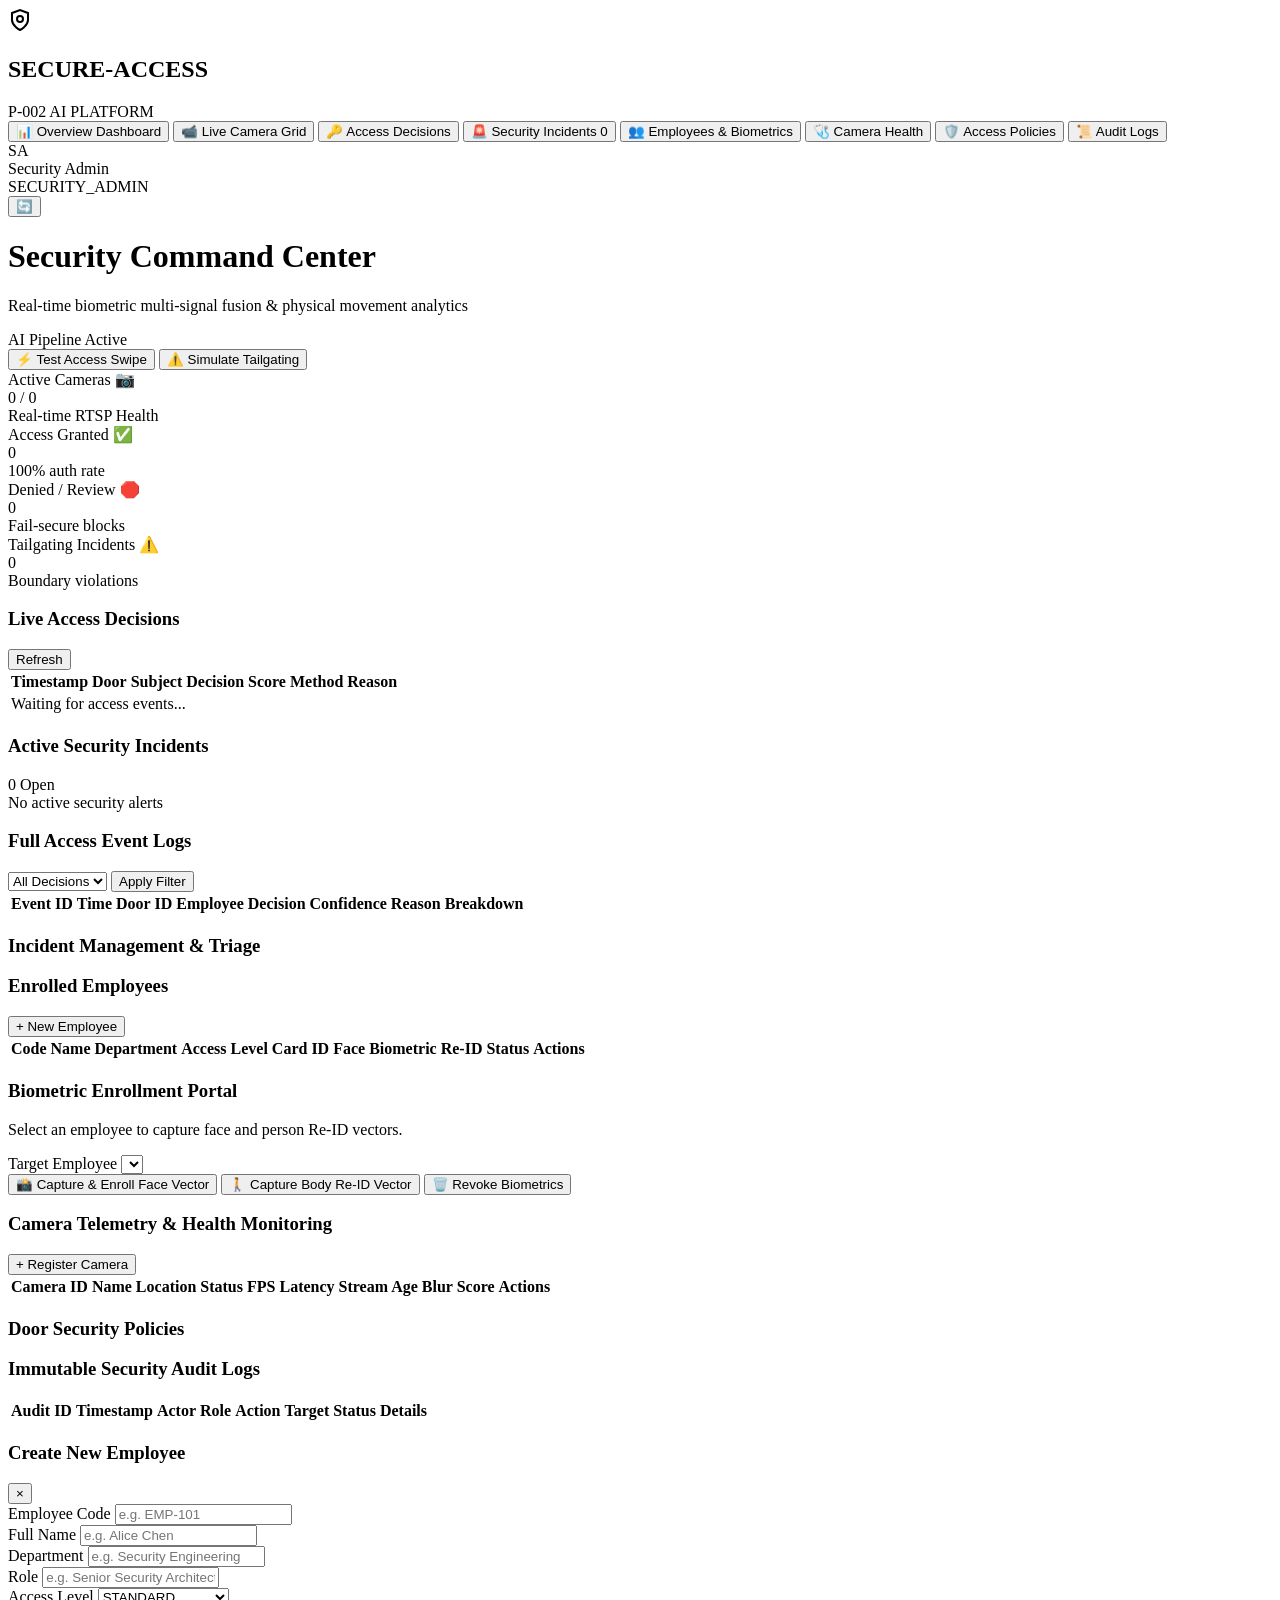
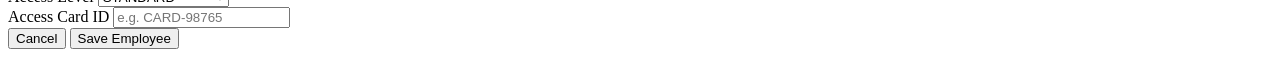
==== app/static/index.html @ 1e275439 "feat(system): complete P-002 Intelligent Office Access Management System with AI fusion and tailgati" ====
<!DOCTYPE html>
<html lang="en">
<head>
    <meta charset="UTF-8">
    <meta name="viewport" content="width=device-width, initial-scale=1.0">
    <title>P-002: Intelligent Office Access Management</title>
    <!-- Google Fonts -->
    <link rel="preconnect" href="https://fonts.googleapis.com">
    <link rel="preconnect" href="https://fonts.gstatic.com" crossorigin>
    <link href="https://fonts.googleapis.com/css2?family=Outfit:wght@300;400;500;600;700&family=JetBrains+Mono:wght@400;500&display=swap" rel="stylesheet">
    <link rel="stylesheet" href="/static/style.css">
</head>
<body class="dark-theme">
    <div id="app" class="app-container">
        <!-- Sidebar Navigation -->
        <aside class="sidebar">
            <div class="brand">
                <div class="brand-icon">
                    <svg width="24" height="24" viewBox="0 0 24 24" fill="none" stroke="currentColor" stroke-width="2">
                        <path d="M12 22s8-4 8-10V5l-8-3-8 3v7c0 6 8 10 8 10z"/>
                        <circle cx="12" cy="11" r="3"/>
                    </svg>
                </div>
                <div class="brand-text">
                    <h2>SECURE-ACCESS</h2>
                    <span class="badge">P-002 AI PLATFORM</span>
                </div>
            </div>

            <nav class="nav-menu">
                <button class="nav-btn active" data-tab="dashboard">
                    <span class="nav-icon">📊</span> Overview Dashboard
                </button>
                <button class="nav-btn" data-tab="live-monitoring">
                    <span class="nav-icon">📹</span> Live Camera Grid
                </button>
                <button class="nav-btn" data-tab="access-events">
                    <span class="nav-icon">🔑</span> Access Decisions
                </button>
                <button class="nav-btn" data-tab="incidents">
                    <span class="nav-icon">🚨</span> Security Incidents
                    <span id="incident-counter" class="pill-badge">0</span>
                </button>
                <button class="nav-btn" data-tab="employees">
                    <span class="nav-icon">👥</span> Employees & Biometrics
                </button>
                <button class="nav-btn" data-tab="cameras">
                    <span class="nav-icon">🩺</span> Camera Health
                </button>
                <button class="nav-btn" data-tab="policies">
                    <span class="nav-icon">🛡️</span> Access Policies
                </button>
                <button class="nav-btn" data-tab="audit">
                    <span class="nav-icon">📜</span> Audit Logs
                </button>
            </nav>

            <div class="user-profile-widget">
                <div class="avatar" id="current-user-avatar">SA</div>
                <div class="user-info">
                    <div class="user-name" id="current-user-name">Security Admin</div>
                    <div class="user-role" id="current-user-role">SECURITY_ADMIN</div>
                </div>
                <button id="switch-role-btn" class="icon-btn" title="Switch Role">🔄</button>
            </div>
        </aside>

        <!-- Main Workspace Area -->
        <main class="main-content">
            <!-- Header bar -->
            <header class="topbar">
                <div class="topbar-title">
                    <h1 id="page-title">Security Command Center</h1>
                    <p class="subtitle" id="page-subtitle">Real-time biometric multi-signal fusion & physical movement analytics</p>
                </div>
                <div class="topbar-actions">
                    <div class="system-status-indicator">
                        <span class="pulse-dot"></span>
                        <span id="system-status-text">AI Pipeline Active</span>
                    </div>
                    <button class="btn btn-secondary" id="sim-access-btn">⚡ Test Access Swipe</button>
                    <button class="btn btn-primary" id="sim-tailgate-btn">⚠️ Simulate Tailgating</button>
                </div>
            </header>

            <!-- TAB 1: OVERVIEW DASHBOARD -->
            <section id="tab-dashboard" class="tab-pane active">
                <!-- KPI Cards -->
                <div class="kpi-grid">
                    <div class="kpi-card glass">
                        <div class="kpi-header">
                            <span class="kpi-title">Active Cameras</span>
                            <span class="kpi-icon">📷</span>
                        </div>
                        <div class="kpi-value" id="kpi-cameras">0 / 0</div>
                        <div class="kpi-sub">Real-time RTSP Health</div>
                    </div>

                    <div class="kpi-card glass">
                        <div class="kpi-header">
                            <span class="kpi-title">Access Granted</span>
                            <span class="kpi-icon success-color">✅</span>
                        </div>
                        <div class="kpi-value success-color" id="kpi-granted">0</div>
                        <div class="kpi-sub" id="kpi-success-rate">100% auth rate</div>
                    </div>

                    <div class="kpi-card glass">
                        <div class="kpi-header">
                            <span class="kpi-title">Denied / Review</span>
                            <span class="kpi-icon danger-color">🛑</span>
                        </div>
                        <div class="kpi-value danger-color" id="kpi-denied">0</div>
                        <div class="kpi-sub">Fail-secure blocks</div>
                    </div>

                    <div class="kpi-card glass highlight-alert">
                        <div class="kpi-header">
                            <span class="kpi-title">Tailgating Incidents</span>
                            <span class="kpi-icon warning-color">⚠️</span>
                        </div>
                        <div class="kpi-value warning-color" id="kpi-tailgating">0</div>
                        <div class="kpi-sub">Boundary violations</div>
                    </div>
                </div>

                <!-- Dashboard Content Split -->
                <div class="dashboard-split-grid">
                    <!-- Live Event Feed -->
                    <div class="card glass">
                        <div class="card-header">
                            <h3>Live Access Decisions</h3>
                            <button class="btn-xs" onclick="loadDashboard()">Refresh</button>
                        </div>
                        <div class="table-container">
                            <table class="data-table">
                                <thead>
                                    <tr>
                                        <th>Timestamp</th>
                                        <th>Door</th>
                                        <th>Subject</th>
                                        <th>Decision</th>
                                        <th>Score</th>
                                        <th>Method</th>
                                        <th>Reason</th>
                                    </tr>
                                </thead>
                                <tbody id="dashboard-events-tbody">
                                    <tr><td colspan="7" class="empty-state">Waiting for access events...</td></tr>
                                </tbody>
                            </table>
                        </div>
                    </div>

                    <!-- Active Incidents -->
                    <div class="card glass">
                        <div class="card-header">
                            <h3>Active Security Incidents</h3>
                            <span class="badge badge-warning" id="active-inc-badge">0 Open</span>
                        </div>
                        <div class="incident-list" id="dashboard-incident-list">
                            <div class="empty-state">No active security alerts</div>
                        </div>
                    </div>
                </div>
            </section>

            <!-- TAB 2: LIVE CAMERA GRID -->
            <section id="tab-live-monitoring" class="tab-pane">
                <div class="camera-grid" id="camera-streams-grid">
                    <!-- Camera cards populated dynamically -->
                </div>
            </section>

            <!-- TAB 3: ACCESS EVENTS -->
            <section id="tab-access-events" class="tab-pane">
                <div class="card glass">
                    <div class="card-header">
                        <h3>Full Access Event Logs</h3>
                        <div class="filter-controls">
                            <select id="event-filter-decision" class="form-select">
                                <option value="">All Decisions</option>
                                <option value="ALLOW">ALLOW</option>
                                <option value="DENY">DENY</option>
                                <option value="REVIEW">REVIEW</option>
                                <option value="ALERT">ALERT</option>
                            </select>
                            <button class="btn btn-secondary" onclick="loadEvents()">Apply Filter</button>
                        </div>
                    </div>
                    <div class="table-container">
                        <table class="data-table">
                            <thead>
                                <tr>
                                    <th>Event ID</th>
                                    <th>Time</th>
                                    <th>Door ID</th>
                                    <th>Employee</th>
                                    <th>Decision</th>
                                    <th>Confidence</th>
                                    <th>Reason</th>
                                    <th>Breakdown</th>
                                </tr>
                            </thead>
                            <tbody id="full-events-tbody"></tbody>
                        </table>
                    </div>
                </div>
            </section>

            <!-- TAB 4: SECURITY INCIDENTS -->
            <section id="tab-incidents" class="tab-pane">
                <div class="card glass">
                    <div class="card-header">
                        <h3>Incident Management & Triage</h3>
                    </div>
                    <div class="incident-grid" id="full-incidents-grid"></div>
                </div>
            </section>

            <!-- TAB 5: EMPLOYEES & BIOMETRICS -->
            <section id="tab-employees" class="tab-pane">
                <div class="employees-layout">
                    <div class="card glass">
                        <div class="card-header">
                            <h3>Enrolled Employees</h3>
                            <button class="btn btn-primary" id="open-create-emp-modal">+ New Employee</button>
                        </div>
                        <div class="table-container">
                            <table class="data-table">
                                <thead>
                                    <tr>
                                        <th>Code</th>
                                        <th>Name</th>
                                        <th>Department</th>
                                        <th>Access Level</th>
                                        <th>Card ID</th>
                                        <th>Face Biometric</th>
                                        <th>Re-ID Status</th>
                                        <th>Actions</th>
                                    </tr>
                                </thead>
                                <tbody id="employees-tbody"></tbody>
                            </table>
                        </div>
                    </div>

                    <!-- Biometric Enrollment Card -->
                    <div class="card glass" id="biometric-enrollment-card">
                        <div class="card-header">
                            <h3>Biometric Enrollment Portal</h3>
                        </div>
                        <div class="enrollment-form">
                            <p class="text-muted">Select an employee to capture face and person Re-ID vectors.</p>
                            <div class="form-group">
                                <label>Target Employee</label>
                                <select id="enroll-employee-select" class="form-select"></select>
                            </div>
                            <div class="biometric-actions">
                                <button class="btn btn-primary" id="sim-enroll-face-btn">📸 Capture & Enroll Face Vector</button>
                                <button class="btn btn-secondary" id="sim-enroll-reid-btn">🚶 Capture Body Re-ID Vector</button>
                                <button class="btn btn-danger" id="revoke-biometrics-btn">🗑️ Revoke Biometrics</button>
                            </div>
                            <div id="enrollment-result" class="enrollment-status-box"></div>
                        </div>
                    </div>
                </div>
            </section>

            <!-- TAB 6: CAMERA HEALTH -->
            <section id="tab-cameras" class="tab-pane">
                <div class="card glass">
                    <div class="card-header">
                        <h3>Camera Telemetry & Health Monitoring</h3>
                        <button class="btn btn-primary" id="register-camera-btn">+ Register Camera</button>
                    </div>
                    <div class="table-container">
                        <table class="data-table">
                            <thead>
                                <tr>
                                    <th>Camera ID</th>
                                    <th>Name</th>
                                    <th>Location</th>
                                    <th>Status</th>
                                    <th>FPS</th>
                                    <th>Latency</th>
                                    <th>Stream Age</th>
                                    <th>Blur Score</th>
                                    <th>Actions</th>
                                </tr>
                            </thead>
                            <tbody id="camera-health-tbody"></tbody>
                        </table>
                    </div>
                </div>
            </section>

            <!-- TAB 7: POLICIES -->
            <section id="tab-policies" class="tab-pane">
                <div class="card glass">
                    <div class="card-header">
                        <h3>Door Security Policies</h3>
                    </div>
                    <div class="policies-grid" id="policies-grid"></div>
                </div>
            </section>

            <!-- TAB 8: AUDIT LOGS -->
            <section id="tab-audit" class="tab-pane">
                <div class="card glass">
                    <div class="card-header">
                        <h3>Immutable Security Audit Logs</h3>
                    </div>
                    <div class="table-container">
                        <table class="data-table">
                            <thead>
                                <tr>
                                    <th>Audit ID</th>
                                    <th>Timestamp</th>
                                    <th>Actor</th>
                                    <th>Role</th>
                                    <th>Action</th>
                                    <th>Target</th>
                                    <th>Status</th>
                                    <th>Details</th>
                                </tr>
                            </thead>
                            <tbody id="audit-logs-tbody"></tbody>
                        </table>
                    </div>
                </div>
            </section>
        </main>
    </div>

    <!-- Modals -->
    <div id="create-emp-modal" class="modal-backdrop">
        <div class="modal glass">
            <div class="modal-header">
                <h3>Create New Employee</h3>
                <button class="close-btn" onclick="closeModal('create-emp-modal')">&times;</button>
            </div>
            <form id="create-emp-form">
                <div class="form-group">
                    <label>Employee Code</label>
                    <input type="text" id="emp-code" required placeholder="e.g. EMP-101">
                </div>
                <div class="form-group">
                    <label>Full Name</label>
                    <input type="text" id="emp-name" required placeholder="e.g. Alice Chen">
                </div>
                <div class="form-group">
                    <label>Department</label>
                    <input type="text" id="emp-dept" required placeholder="e.g. Security Engineering">
                </div>
                <div class="form-group">
                    <label>Role</label>
                    <input type="text" id="emp-role" required placeholder="e.g. Senior Security Architect">
                </div>
                <div class="form-group">
                    <label>Access Level</label>
                    <select id="emp-access-level" class="form-select">
                        <option value="STANDARD">STANDARD</option>
                        <option value="EXECUTIVE">EXECUTIVE</option>
                        <option value="ADMIN_FACILITY">ADMIN_FACILITY</option>
                        <option value="RESTRICTED">RESTRICTED</option>
                        <option value="VISITOR">VISITOR</option>
                    </select>
                </div>
                <div class="form-group">
                    <label>Access Card ID</label>
                    <input type="text" id="emp-card-id" placeholder="e.g. CARD-98765">
                </div>
                <div class="modal-actions">
                    <button type="button" class="btn btn-secondary" onclick="closeModal('create-emp-modal')">Cancel</button>
                    <button type="submit" class="btn btn-primary">Save Employee</button>
                </div>
            </form>
        </div>
    </div>

    <script src="/static/app.js"></script>
</body>
</html>
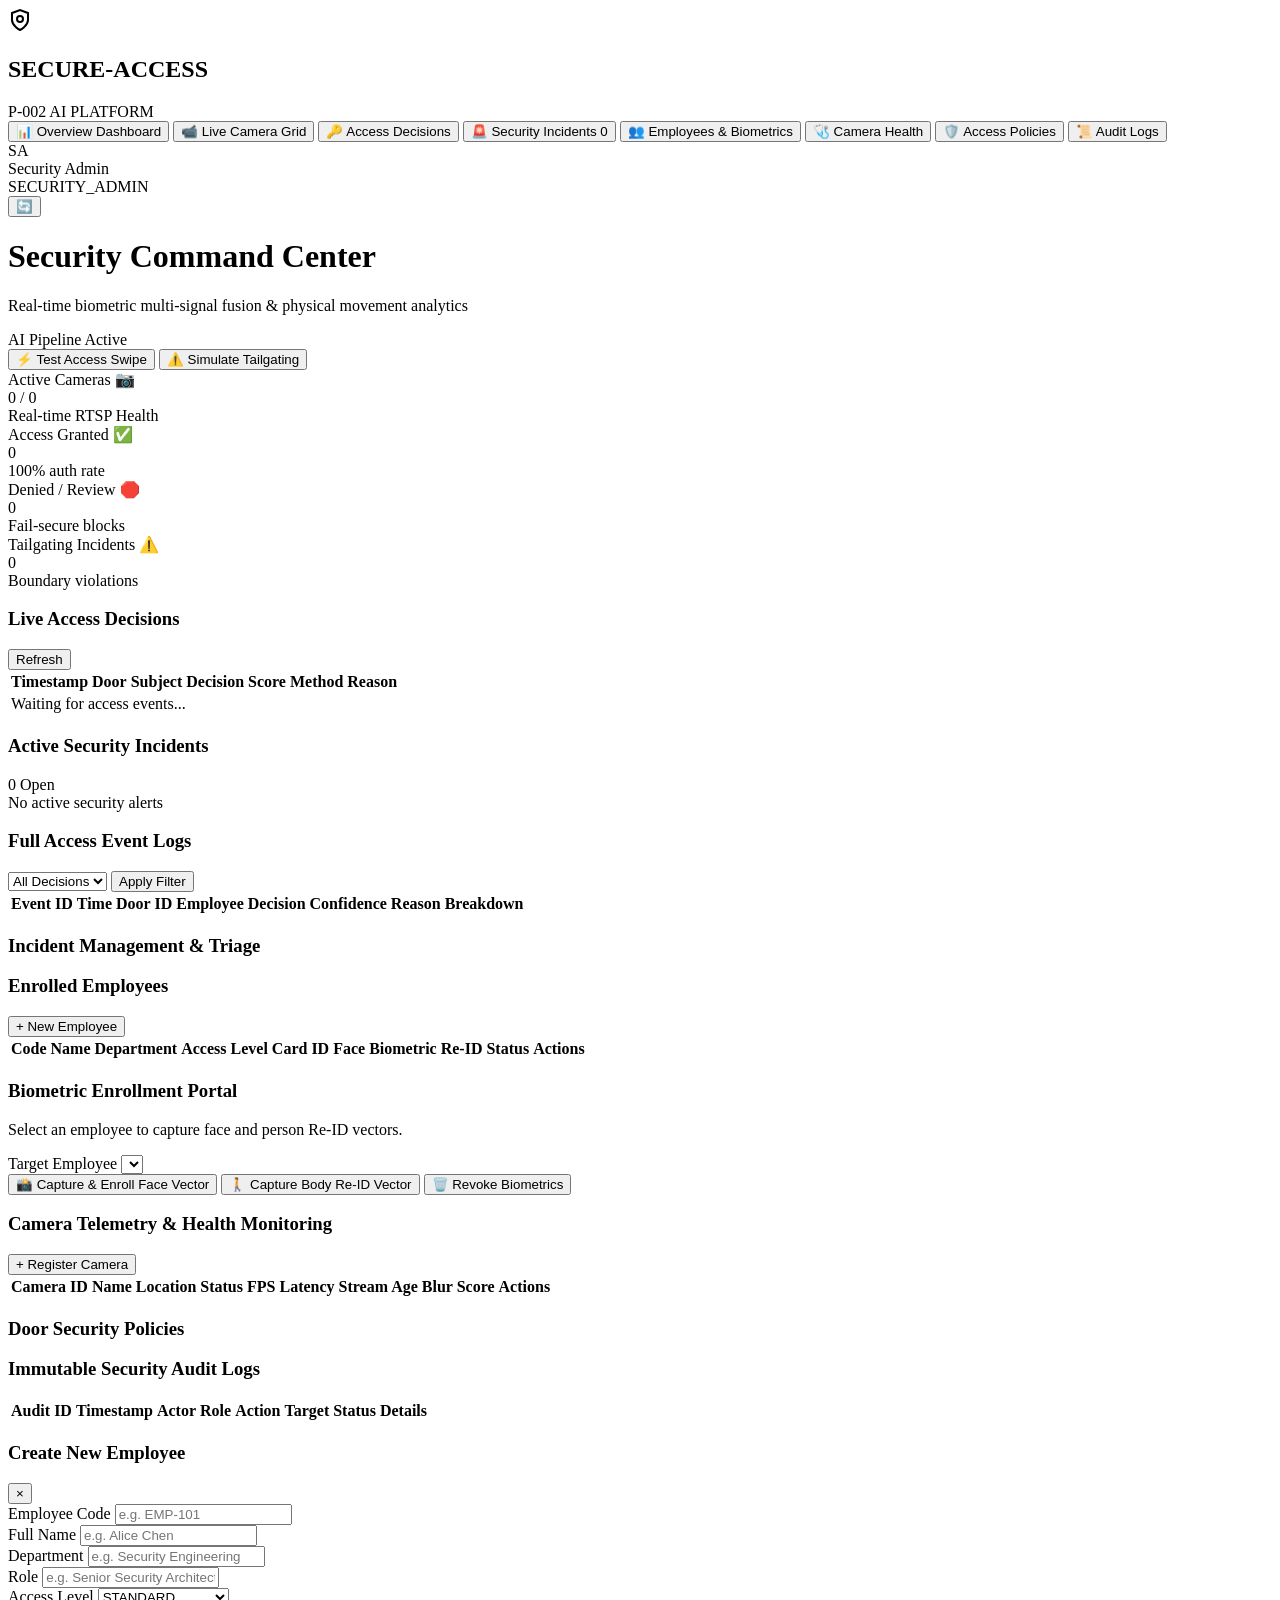
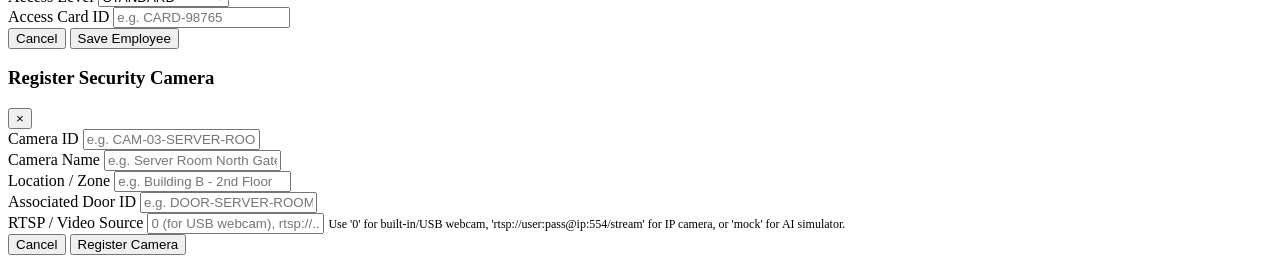
==== commit 08907d2f: "feat(camera): add live MJPEG streaming, camera registration modal, and complete UI tabs" ====
--- a/app/static/index.html
+++ b/app/static/index.html
@@ -379,6 +379,43 @@
         </div>
     </div>
 
+    <!-- Register Camera Modal -->
+    <div id="register-camera-modal" class="modal-backdrop">
+        <div class="modal glass">
+            <div class="modal-header">
+                <h3>Register Security Camera</h3>
+                <button class="close-btn" onclick="closeModal('register-camera-modal')">&times;</button>
+            </div>
+            <form id="register-camera-form">
+                <div class="form-group">
+                    <label>Camera ID</label>
+                    <input type="text" id="cam-id" required placeholder="e.g. CAM-03-SERVER-ROOM">
+                </div>
+                <div class="form-group">
+                    <label>Camera Name</label>
+                    <input type="text" id="cam-name" required placeholder="e.g. Server Room North Gate">
+                </div>
+                <div class="form-group">
+                    <label>Location / Zone</label>
+                    <input type="text" id="cam-loc" required placeholder="e.g. Building B - 2nd Floor">
+                </div>
+                <div class="form-group">
+                    <label>Associated Door ID</label>
+                    <input type="text" id="cam-door-id" placeholder="e.g. DOOR-SERVER-ROOM">
+                </div>
+                <div class="form-group">
+                    <label>RTSP / Video Source</label>
+                    <input type="text" id="cam-rtsp-url" required placeholder="0 (for USB webcam), rtsp://..., or mock">
+                    <small style="color:var(--text-muted); font-size:0.75rem;">Use '0' for built-in/USB webcam, 'rtsp://user:pass@ip:554/stream' for IP camera, or 'mock' for AI simulator.</small>
+                </div>
+                <div class="modal-actions">
+                    <button type="button" class="btn btn-secondary" onclick="closeModal('register-camera-modal')">Cancel</button>
+                    <button type="submit" class="btn btn-primary">Register Camera</button>
+                </div>
+            </form>
+        </div>
+    </div>
+
     <script src="/static/app.js"></script>
 </body>
 </html>
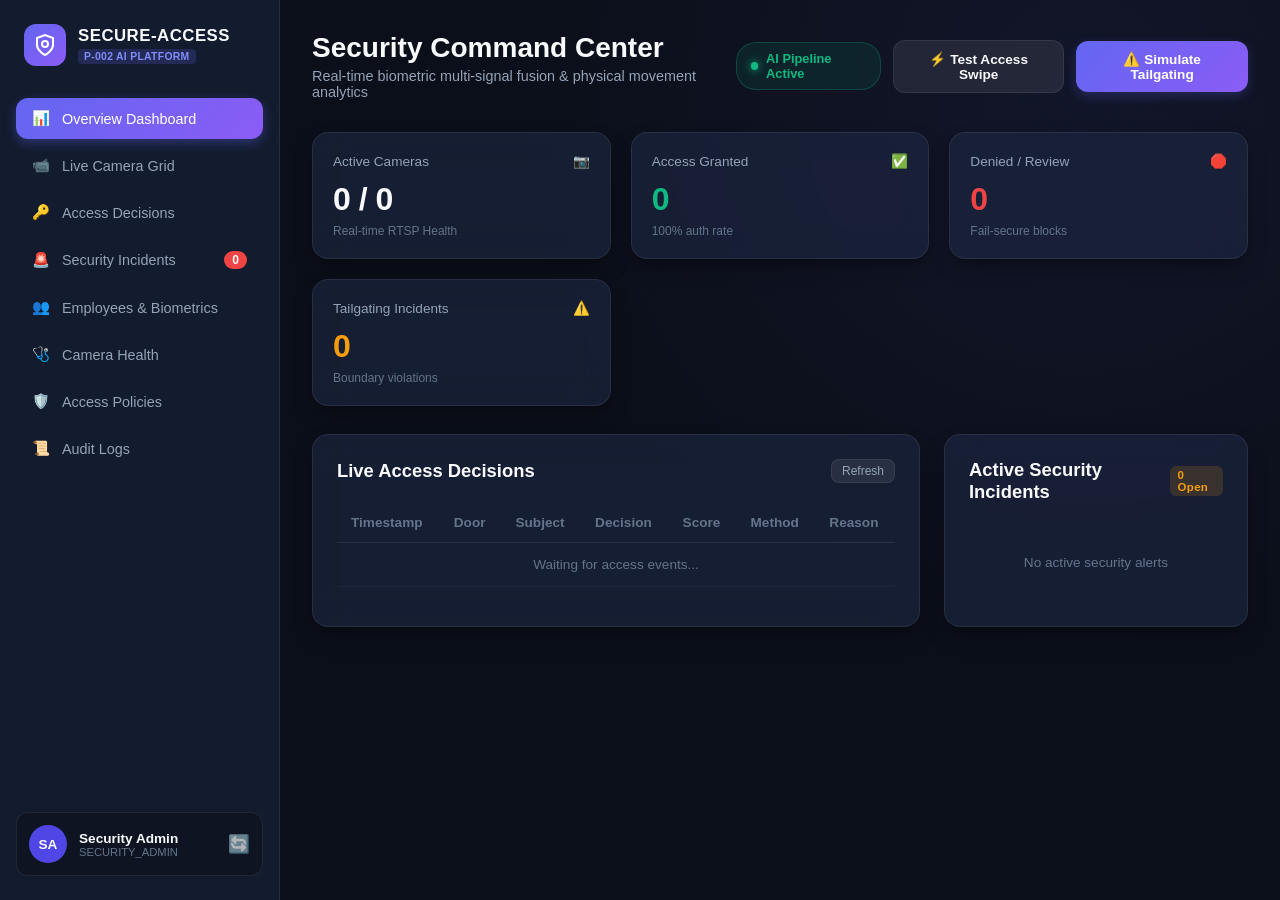
==== commit 4f2defd5: "Add root index.html and link static assets" ====
--- a/app/static/index.html
+++ b/app/static/index.html
@@ -8,6 +8,7 @@
     <link rel="preconnect" href="https://fonts.googleapis.com">
     <link rel="preconnect" href="https://fonts.gstatic.com" crossorigin>
     <link href="https://fonts.googleapis.com/css2?family=Outfit:wght@300;400;500;600;700&family=JetBrains+Mono:wght@400;500&display=swap" rel="stylesheet">
+    <link rel="stylesheet" href="style.css">
     <link rel="stylesheet" href="/static/style.css">
 </head>
 <body class="dark-theme">
@@ -416,6 +417,7 @@
         </div>
     </div>
 
+    <script src="app.js"></script>
     <script src="/static/app.js"></script>
 </body>
 </html>
--- a/app/static/style.css
+++ b/app/static/style.css
@@ -0,0 +1,555 @@
+:root {
+    --bg-primary: #0b0f19;
+    --bg-secondary: #131b2e;
+    --bg-surface: rgba(23, 32, 54, 0.7);
+    --bg-glass: rgba(30, 41, 69, 0.6);
+    --border-color: rgba(255, 255, 255, 0.08);
+    --border-focus: rgba(99, 102, 241, 0.5);
+    
+    --text-primary: #f8fafc;
+    --text-secondary: #94a3b8;
+    --text-muted: #64748b;
+    
+    --accent-primary: #6366f1;
+    --accent-hover: #4f46e5;
+    --accent-gradient: linear-gradient(135deg, #6366f1 0%, #8b5cf6 100%);
+    
+    --success: #10b981;
+    --success-bg: rgba(16, 185, 129, 0.15);
+    --danger: #ef4444;
+    --danger-bg: rgba(239, 68, 68, 0.15);
+    --warning: #f59e0b;
+    --warning-bg: rgba(245, 158, 11, 0.15);
+    --info: #0ea5e9;
+    
+    --radius-sm: 8px;
+    --radius-md: 12px;
+    --radius-lg: 16px;
+    --shadow-soft: 0 10px 25px -5px rgba(0, 0, 0, 0.3), 0 8px 10px -6px rgba(0, 0, 0, 0.3);
+}
+
+* {
+    box-sizing: border-box;
+    margin: 0;
+    padding: 0;
+}
+
+body {
+    font-family: 'Outfit', -apple-system, BlinkMacSystemFont, sans-serif;
+    background-color: var(--bg-primary);
+    color: var(--text-primary);
+    min-height: 100vh;
+    display: flex;
+    overflow-x: hidden;
+}
+
+.app-container {
+    display: flex;
+    width: 100vw;
+    height: 100vh;
+}
+
+/* Glassmorphism Classes */
+.glass {
+    background: var(--bg-glass);
+    backdrop-filter: blur(16px);
+    -webkit-backdrop-filter: blur(16px);
+    border: 1px solid var(--border-color);
+    border-radius: var(--radius-lg);
+    box-shadow: var(--shadow-soft);
+}
+
+/* Sidebar */
+.sidebar {
+    width: 280px;
+    background: var(--bg-secondary);
+    border-right: 1px solid var(--border-color);
+    display: flex;
+    flex-direction: column;
+    padding: 24px 16px;
+    flex-shrink: 0;
+}
+
+.brand {
+    display: flex;
+    align-items: center;
+    gap: 12px;
+    margin-bottom: 32px;
+    padding: 0 8px;
+}
+
+.brand-icon {
+    width: 42px;
+    height: 42px;
+    background: var(--accent-gradient);
+    border-radius: var(--radius-md);
+    display: flex;
+    align-items: center;
+    justify-content: center;
+    color: white;
+}
+
+.brand-text h2 {
+    font-size: 1.05rem;
+    font-weight: 700;
+    letter-spacing: 0.5px;
+}
+
+.brand-text .badge {
+    font-size: 0.65rem;
+    background: rgba(99, 102, 241, 0.2);
+    color: #818cf8;
+    padding: 2px 6px;
+    border-radius: 4px;
+    font-weight: 600;
+}
+
+.nav-menu {
+    display: flex;
+    flex-direction: column;
+    gap: 6px;
+    flex-grow: 1;
+}
+
+.nav-btn {
+    display: flex;
+    align-items: center;
+    gap: 12px;
+    padding: 12px 16px;
+    background: transparent;
+    border: none;
+    border-radius: var(--radius-md);
+    color: var(--text-secondary);
+    font-size: 0.9rem;
+    font-weight: 500;
+    cursor: pointer;
+    transition: all 0.2s ease;
+    text-align: left;
+    width: 100%;
+}
+
+.nav-btn:hover {
+    background: rgba(255, 255, 255, 0.04);
+    color: var(--text-primary);
+}
+
+.nav-btn.active {
+    background: var(--accent-gradient);
+    color: white;
+    box-shadow: 0 4px 12px rgba(99, 102, 241, 0.35);
+}
+
+.pill-badge {
+    margin-left: auto;
+    background: var(--danger);
+    color: white;
+    font-size: 0.75rem;
+    padding: 2px 8px;
+    border-radius: 12px;
+    font-weight: 700;
+}
+
+.user-profile-widget {
+    margin-top: auto;
+    display: flex;
+    align-items: center;
+    gap: 12px;
+    padding: 12px;
+    background: rgba(0, 0, 0, 0.25);
+    border-radius: var(--radius-md);
+    border: 1px solid var(--border-color);
+}
+
+.avatar {
+    width: 38px;
+    height: 38px;
+    border-radius: 50%;
+    background: #4f46e5;
+    display: flex;
+    align-items: center;
+    justify-content: center;
+    font-weight: 700;
+    font-size: 0.85rem;
+}
+
+.user-info .user-name {
+    font-size: 0.85rem;
+    font-weight: 600;
+}
+
+.user-info .user-role {
+    font-size: 0.7rem;
+    color: var(--text-muted);
+}
+
+.icon-btn {
+    margin-left: auto;
+    background: transparent;
+    border: none;
+    cursor: pointer;
+    font-size: 1.1rem;
+    opacity: 0.7;
+}
+.icon-btn:hover { opacity: 1; }
+
+/* Main Content */
+.main-content {
+    flex-grow: 1;
+    overflow-y: auto;
+    padding: 32px;
+    background: radial-gradient(circle at 80% 10%, rgba(99, 102, 241, 0.08) 0%, transparent 50%);
+}
+
+.topbar {
+    display: flex;
+    justify-content: space-between;
+    align-items: center;
+    margin-bottom: 32px;
+}
+
+.topbar-title h1 {
+    font-size: 1.75rem;
+    font-weight: 700;
+}
+
+.topbar-title .subtitle {
+    font-size: 0.9rem;
+    color: var(--text-secondary);
+    margin-top: 4px;
+}
+
+.topbar-actions {
+    display: flex;
+    align-items: center;
+    gap: 12px;
+}
+
+.system-status-indicator {
+    display: flex;
+    align-items: center;
+    gap: 8px;
+    padding: 8px 14px;
+    background: rgba(16, 185, 129, 0.1);
+    border: 1px solid rgba(16, 185, 129, 0.25);
+    border-radius: 20px;
+    font-size: 0.8rem;
+    color: var(--success);
+    font-weight: 600;
+}
+
+.pulse-dot {
+    width: 8px;
+    height: 8px;
+    background: var(--success);
+    border-radius: 50%;
+    box-shadow: 0 0 8px var(--success);
+    animation: pulse 2s infinite;
+}
+
+@keyframes pulse {
+    0% { transform: scale(0.95); box-shadow: 0 0 0 0 rgba(16, 185, 129, 0.7); }
+    70% { transform: scale(1); box-shadow: 0 0 0 6px rgba(16, 185, 129, 0); }
+    100% { transform: scale(0.95); box-shadow: 0 0 0 0 rgba(16, 185, 129, 0); }
+}
+
+/* Buttons */
+.btn {
+    padding: 10px 18px;
+    border-radius: var(--radius-md);
+    font-size: 0.85rem;
+    font-weight: 600;
+    cursor: pointer;
+    border: none;
+    transition: all 0.2s;
+}
+
+.btn-primary {
+    background: var(--accent-gradient);
+    color: white;
+    box-shadow: 0 4px 12px rgba(99, 102, 241, 0.25);
+}
+.btn-primary:hover { opacity: 0.92; transform: translateY(-1px); }
+
+.btn-secondary {
+    background: rgba(255, 255, 255, 0.08);
+    color: var(--text-primary);
+    border: 1px solid var(--border-color);
+}
+.btn-secondary:hover { background: rgba(255, 255, 255, 0.12); }
+
+.btn-danger {
+    background: var(--danger);
+    color: white;
+}
+
+.btn-xs {
+    padding: 4px 10px;
+    font-size: 0.75rem;
+    background: rgba(255, 255, 255, 0.08);
+    border: 1px solid var(--border-color);
+    color: var(--text-secondary);
+    border-radius: var(--radius-sm);
+    cursor: pointer;
+}
+
+/* KPI Cards Grid */
+.kpi-grid {
+    display: grid;
+    grid-template-columns: repeat(auto-fit, minmax(220px, 1fr));
+    gap: 20px;
+    margin-bottom: 28px;
+}
+
+.kpi-card {
+    padding: 20px;
+}
+
+.kpi-header {
+    display: flex;
+    justify-content: space-between;
+    align-items: center;
+    color: var(--text-secondary);
+    font-size: 0.85rem;
+    margin-bottom: 12px;
+}
+
+.kpi-value {
+    font-size: 2rem;
+    font-weight: 700;
+    letter-spacing: -0.5px;
+}
+
+.kpi-sub {
+    font-size: 0.75rem;
+    color: var(--text-muted);
+    margin-top: 6px;
+}
+
+.success-color { color: var(--success) !important; }
+.danger-color { color: var(--danger) !important; }
+.warning-color { color: var(--warning) !important; }
+
+/* Dashboard Split Grid */
+.dashboard-split-grid {
+    display: grid;
+    grid-template-columns: 2fr 1fr;
+    gap: 24px;
+}
+
+.card {
+    padding: 24px;
+    margin-bottom: 24px;
+}
+
+.card-header {
+    display: flex;
+    justify-content: space-between;
+    align-items: center;
+    margin-bottom: 20px;
+}
+
+.card-header h3 {
+    font-size: 1.15rem;
+    font-weight: 600;
+}
+
+/* Tables */
+.table-container {
+    overflow-x: auto;
+}
+
+.data-table {
+    width: 100%;
+    border-collapse: collapse;
+    font-size: 0.85rem;
+    text-align: left;
+}
+
+.data-table th {
+    padding: 12px 14px;
+    color: var(--text-muted);
+    border-bottom: 1px solid var(--border-color);
+    font-weight: 600;
+}
+
+.data-table td {
+    padding: 14px;
+    border-bottom: 1px solid rgba(255, 255, 255, 0.04);
+}
+
+.data-table tr:hover td {
+    background: rgba(255, 255, 255, 0.02);
+}
+
+.badge {
+    display: inline-block;
+    padding: 3px 8px;
+    border-radius: 6px;
+    font-size: 0.72rem;
+    font-weight: 700;
+    letter-spacing: 0.3px;
+}
+
+.badge-allow { background: var(--success-bg); color: var(--success); }
+.badge-deny { background: var(--danger-bg); color: var(--danger); }
+.badge-alert { background: var(--danger-bg); color: var(--danger); border: 1px solid var(--danger); }
+.badge-review { background: var(--warning-bg); color: var(--warning); }
+.badge-warning { background: var(--warning-bg); color: var(--warning); }
+
+/* Incidents list */
+.incident-list {
+    display: flex;
+    flex-direction: column;
+    gap: 12px;
+}
+
+.incident-item {
+    padding: 14px;
+    background: rgba(0, 0, 0, 0.2);
+    border-left: 4px solid var(--warning);
+    border-radius: var(--radius-sm);
+}
+
+.incident-item.critical {
+    border-left-color: var(--danger);
+    background: rgba(239, 68, 68, 0.06);
+}
+
+.incident-item-header {
+    display: flex;
+    justify-content: space-between;
+    font-size: 0.8rem;
+    font-weight: 600;
+    margin-bottom: 6px;
+}
+
+.incident-desc {
+    font-size: 0.82rem;
+    color: var(--text-secondary);
+}
+
+/* Tabs */
+.tab-pane {
+    display: none;
+}
+.tab-pane.active {
+    display: block;
+}
+
+/* Camera Grid */
+.camera-grid {
+    display: grid;
+    grid-template-columns: repeat(auto-fit, minmax(360px, 1fr));
+    gap: 20px;
+}
+
+.camera-card {
+    background: var(--bg-surface);
+    border: 1px solid var(--border-color);
+    border-radius: var(--radius-lg);
+    overflow: hidden;
+}
+
+.camera-preview {
+    width: 100%;
+    height: 220px;
+    background: #0f1422;
+    position: relative;
+    display: flex;
+    align-items: center;
+    justify-content: center;
+}
+
+.camera-canvas {
+    width: 100%;
+    height: 100%;
+}
+
+.camera-info {
+    padding: 16px;
+    display: flex;
+    justify-content: space-between;
+    align-items: center;
+}
+
+/* Modals */
+.modal-backdrop {
+    display: none;
+    position: fixed;
+    top: 0;
+    left: 0;
+    width: 100vw;
+    height: 100vh;
+    background: rgba(0, 0, 0, 0.7);
+    backdrop-filter: blur(8px);
+    z-index: 1000;
+    align-items: center;
+    justify-content: center;
+}
+
+.modal-backdrop.show {
+    display: flex;
+}
+
+.modal {
+    width: 480px;
+    max-width: 90%;
+    padding: 28px;
+}
+
+.form-group {
+    margin-bottom: 16px;
+}
+
+.form-group label {
+    display: block;
+    font-size: 0.8rem;
+    color: var(--text-secondary);
+    margin-bottom: 6px;
+}
+
+.form-group input, .form-select {
+    width: 100%;
+    padding: 10px 14px;
+    background: rgba(0, 0, 0, 0.3);
+    border: 1px solid var(--border-color);
+    border-radius: var(--radius-sm);
+    color: var(--text-primary);
+    font-size: 0.9rem;
+    font-family: inherit;
+}
+
+.form-group input:focus, .form-select:focus {
+    outline: none;
+    border-color: var(--accent-primary);
+}
+
+.modal-actions {
+    display: flex;
+    justify-content: flex-end;
+    gap: 12px;
+    margin-top: 24px;
+}
+
+.close-btn {
+    background: transparent;
+    border: none;
+    font-size: 1.5rem;
+    color: var(--text-muted);
+    cursor: pointer;
+}
+
+.empty-state {
+    text-align: center;
+    padding: 32px;
+    color: var(--text-muted);
+    font-size: 0.85rem;
+}
+
+.enrollment-status-box {
+    margin-top: 16px;
+    padding: 12px;
+    border-radius: var(--radius-sm);
+    font-size: 0.85rem;
+    display: none;
+}
